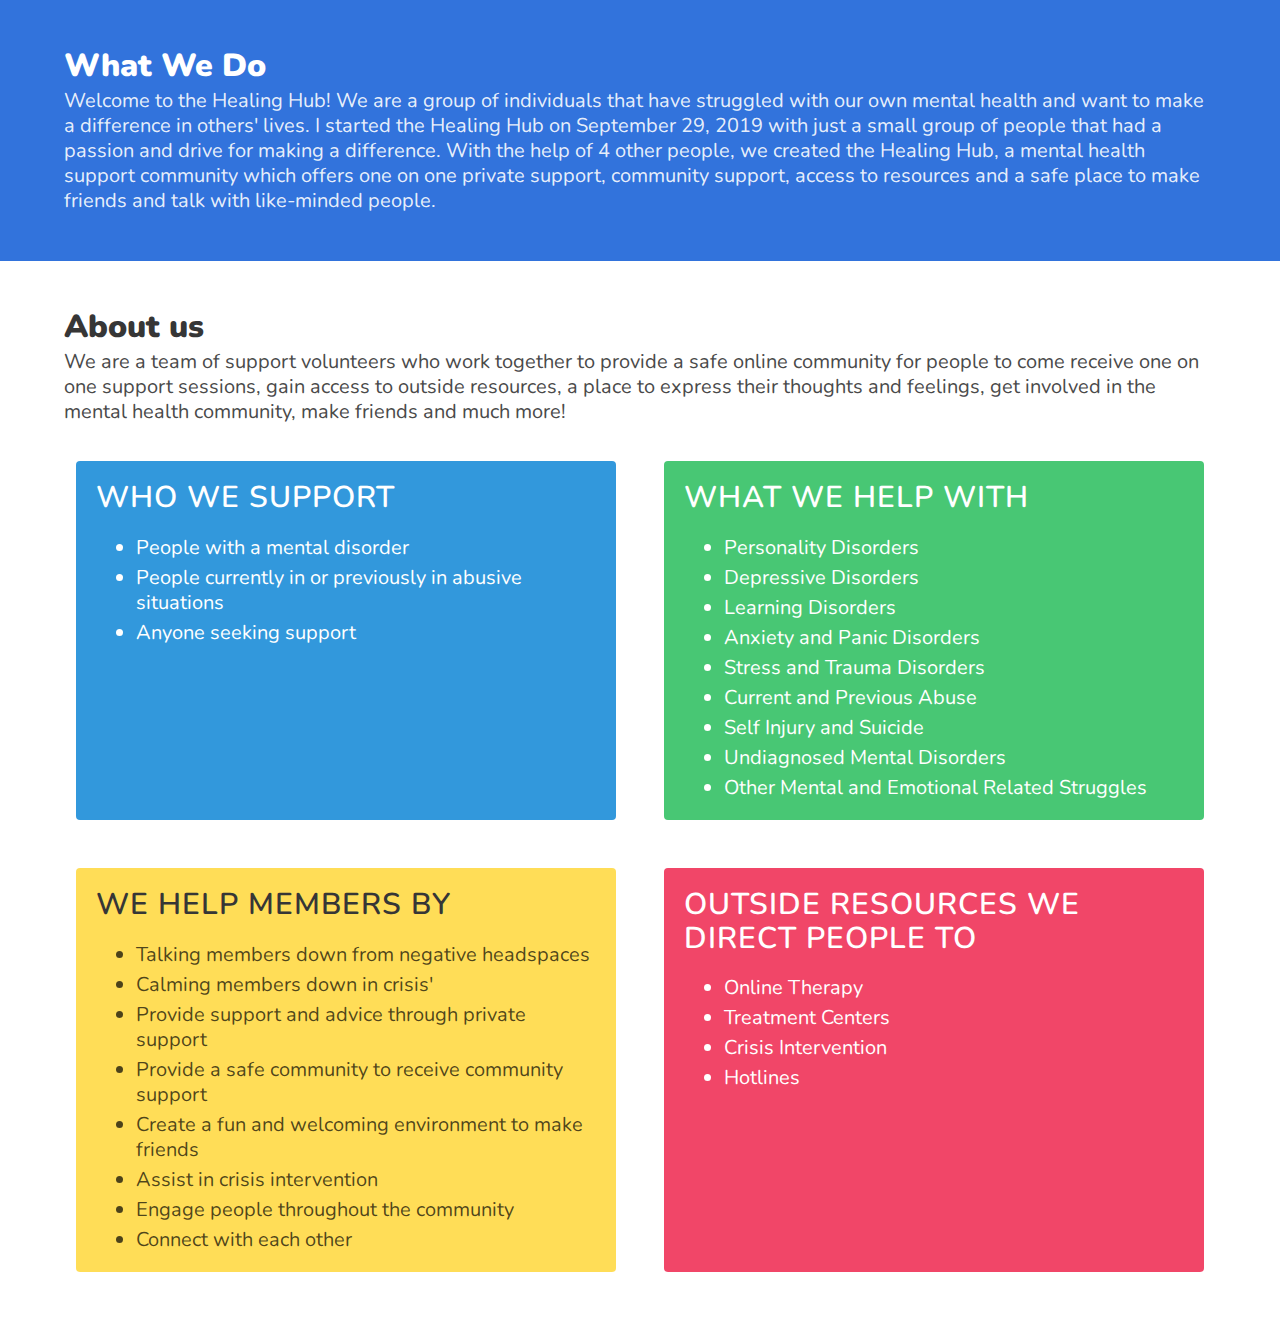
==== about/about.html @ e42977db "about + volunteer pages" ====
<!doctype html>
<html class="no-js" lang="en-AU">

<!--

  Made with love and pandas by aidswidjaja
        https://github.com/tetsudai
       https://aidswidjaja.github.io

Filename    ::  about.html
Purpose     ::  About | What We Do
Project     ::  Official website for Healing Hub Inc., a peer-to-peer mental health support server. By aidswidjaja @ tetsudai.
GitHub      ::  https://github.com/tetsudai/HealingHub
License     ::  MIT License 2020

-->


<head>
    <div id="metadata"></div>
    <meta charset="utf-8">
    <meta name="keywords" content="mental health,support,peer support,healing,help,suicide,depression,anxiety">
    <meta name="author" content="aidswidjaja">
    <meta name="description" content="Healing Hub Inc, a peer-to-peer mental health support community.">
    <meta name="viewport" content="width=device-width, initial-scale=1">

    <meta property="og:title" content="Healing Hub Inc, a peer-to-peer mental health support community.">
    <meta property="og:description"
        content="Healing Hub is a mental health support community based on Discord. We provide a safe place for people in need of mental health support to come and receive one-on-one support, make friends and be part of a welcoming and friendly community.">
    <meta property="og:type" content="website">
    <meta property="og:url" content="https://healinghub.netlify.com">
    <meta property="og:image" content="https://raw.githubusercontent.com/tetsudai/HealingHub/master/assets/logo.png">

    <script src="https://code.jquery.com/jquery-3.5.1.min.js"
        integrity="sha256-9/aliU8dGd2tb6OSsuzixeV4y/faTqgFtohetphbbj0=" crossorigin="anonymous"></script>
    <link
        href="https://fonts.googleapis.com/css2?family=Nunito:ital,wght@0,200;0,300;0,400;0,600;0,700;0,800;0,900;1,200;1,300;1,400;1,600;1,700;1,800;1,900&display=swap"
        rel="stylesheet">
    <link href="https://fonts.googleapis.com/icon?family=Material+Icons" rel="stylesheet">

    <script>
        $(document).ready(function () {
            $('#navbar').load("res/html/navbar.html");
            $('#footer').load("res/html/footer.html");
        });
    </script>

    <link rel="stylesheet" href="../res/normalize/normalize.css">
    <link rel="stylesheet" href="../res/bulma/css/bulma.min.css">
    <link rel="stylesheet" href="../css/main.css">
    <link rel="stylesheet" href="../css/blurple.css">
    <link rel="stylesheet" href="../css/about/about.css">
    <script src="../s/nav.js"></script>
    <script src="../js/escape.js"></script>

    <link rel="icon" type="image/png" href="../assets/icon.png">
    <link rel="apple-touch-icon" href="../icon.png">


    <title>About — What We Do | Healing Hub</title>
</head>

<body>
    <!-- Start Browse Happy warning-->
    <div id="browsehappy-warning">
        <!--[if IE]> <p class="browserupgrade">You are using an <strong>outdated</strong> browser. Please <a href="https://browsehappy.com/">upgrade your browser</a> to improve your experience and security.</p><![endif]-->
    </div>
    <!-- End Browse Happy warning -->

    <!-- Navbar -->
    <div id="navbar"></div>

    <section class="hero is-link">
        <div class="hero-body">
            <div class="container">
                <h1 class="title">
                    What We Do
                </h1>
                <h2 class="subtitle">
                    Welcome to the Healing Hub! We are a group of individuals that have struggled with our own mental
                    health and want to make a difference in others' lives. I started the Healing Hub on September 29,
                    2019 with just a small group of people that had a passion and drive for making a difference. With
                    the help of 4 other people, we created the Healing Hub, a mental health support community which
                    offers one on one private support, community support, access to resources and a safe place to make
                    friends and talk with like-minded people.
                </h2>
            </div>
        </div>
    </section>

    <section class="hero">
        <div class="hero-body">
            <div class="container">
                <h1 class="title">
                    About us
                </h1>
                <h2 class="subtitle">
                    <div class="content">
                        We are a team of support volunteers who work together to provide a safe online community for
                        people to come receive one on one support sessions, gain access to outside resources, a place to
                        express their thoughts and feelings, get involved in the mental health community, make friends
                        and much
                        more!
                        <br><br>
                        <div class="columns is-desktop">
                            <div class="column notification is-info">
                                <h3 class="heading aboutInfo">Who we support</h3>
                                <ul>
                                    <li>People with a mental disorder</li>
                                    <li>People currently in or previously in abusive situations</li>
                                    <li> Anyone seeking support</li>
                                </ul>
                            </div>
                            <div class="column columnHeightWorkaround columnGapWorkaround notification is-success">
                                <h3 class="heading aboutInfo">What we help with</h3>
                                <ul>
                                    <li>Personality Disorders</li>
                                    <li>Depressive Disorders</li>
                                    <li>Learning Disorders</li>
                                    <li>Anxiety and Panic Disorders</li>
                                    <li>Stress and Trauma Disorders</li>
                                    <li>Current and Previous Abuse</li>
                                    <li>Self Injury and Suicide</li>
                                    <li>Undiagnosed Mental Disorders</li>
                                    <li>Other Mental and Emotional Related Struggles</li>
                                </ul>
                            </div>
                        </div>
                        <div class="columns is-desktop">
                            <div class="column notification is-warning">
                                <h3 class="heading aboutInfoInverse">We help members by</h3>
                                <ul>
                                    <li>Talking members down from negative headspaces</li>
                                    <li>Calming members down in crisis'</li>
                                    <li>Provide support and advice through private support</li>
                                    <li>Provide a safe community to receive community support</li>
                                    <li>Create a fun and welcoming environment to make friends</li>
                                    <li>Assist in crisis intervention</li>
                                    <li>Engage people throughout the community</li>
                                    <li>Connect with each other</li>
                                </ul>
                            </div>
                            <div class="column columnHeightWorkaround notification is-danger">
                                <h3 class="heading aboutInfo">Outside resources we direct people to</h3>
                                <ul>
                                    <li>Online Therapy</li>
                                    <li>Treatment Centers</li>
                                    <li>Crisis Intervention</li>
                                    <li>Hotlines</li>
                                </ul>
                            </div>
                            </div>
                        </div>
                </h2>
            </div>
        </div>
    </section>


    <!-- Footer -->
    <div id="footer"></div>

</body>

</html>
---- css/main.css ----
/*

  Made with love and pandas by aidswidjaja
        https://github.com/tetsudai
       https://aidswidjaja.github.io

Filename    ::  main.css
Purpose     ::  Main CSS file
Project     ::  Official website for Healing Hub Inc, a peer-to-peer mental health support server. By aidswidjaja @ tetsudai.
GitHub      ::  https://github.com/tetsudai/HealingHub
License     ::  MIT License 2020

*/

/* Elements */

body {
    font-family: 'Nunito', sans-serif;
}

a {
    color: #734DEA
}

a:hover {
    color: #734DEA;
    text-decoration: underline;
}

a.button {
    font-weight: 900;
}

strong {
    font-weight: 900;
}

/* Navbar */

.navbar-item {
    font-weight: 700;
}

a.navbar-item:hover {
    font-weight: 700;
    color: #734DEA;
}

a.navbar-link:hover {
    color: #734DEA;
    text-decoration: underline;
}

.navbar-link:not(.is-arrowless)::after {
    border-color: #734DEA;
}

/* Misc */

.title {
    font-weight: 900;
}

.subtitle {
    font-weight: 400;
}

.social {
    color: #252526;
}
---- css/blurple.css ----
/*

  Made with love and pandas by aidswidjaja
        https://github.com/tetsudai
       https://aidswidjaja.github.io

Filename    ::  blurple.css
Purpose     ::  Blurple CSS button styles
Project     ::  Official website for Healing Hub Inc, a peer-to-peer mental health support server. By aidswidjaja @ tetsudai.
GitHub      ::  https://github.com/tetsudai/HealingHub
License     ::  MIT License 2020

*/

.button.is-blurple {
    background-color: #7289DA;
    border-color: transparent;
    color: #fff;
  }
  
  .button.is-blurple:hover, .button.is-blurple.is-hovered {
    background-color: #6073b5;
    border-color: transparent;
    color: #fff;
  }
  
  .button.is-blurple:focus, .button.is-blurple.is-focused {
    border-color: transparent;
    color: #fff;
  }
  
  .button.is-blurple:focus:not(:active), .button.is-blurple.is-focused:not(:active) {
    box-shadow: 0 0 0 0.125em rgba(114, 137, 218, 0.25);
  }
  
  .button.is-blurple:active, .button.is-blurple.is-active {
    background-color: #5a6db0;
    border-color: transparent;
    color: #fff;
  }
  
  .button.is-blurple[disabled],
  fieldset[disabled] .button.is-blurple {
    background-color: #7289DA;
    border-color: transparent;
    box-shadow: none;
  }
  
  .button.is-blurple.is-inverted {
    background-color: #fff;
    color: #7289DA;
  }
  
  .button.is-blurple.is-inverted:hover, .button.is-blurple.is-inverted.is-hovered {
    background-color: #f2f2f2;
  }
  
  .button.is-blurple.is-inverted[disabled],
  fieldset[disabled] .button.is-blurple.is-inverted {
    background-color: #fff;
    border-color: transparent;
    box-shadow: none;
    color: #7289DA;
  }
  
  .button.is-blurple.is-loading::after {
    border-color: transparent transparent #fff #fff !important;
  }
  
  .button.is-blurple.is-outlined {
    background-color: transparent;
    border-color: #7289DA;
    color: #7289DA;
  }
  
  .button.is-blurple.is-outlined:hover, .button.is-blurple.is-outlined.is-hovered, .button.is-blurple.is-outlined:focus, .button.is-blurple.is-outlined.is-focused {
    background-color: #7289DA;
    border-color: #7289DA;
    color: #fff;
  }
  
  .button.is-blurple.is-outlined.is-loading::after {
    border-color: transparent transparent #7289DA #7289DA !important;
  }
  
  .button.is-blurple.is-outlined.is-loading:hover::after, .button.is-blurple.is-outlined.is-loading.is-hovered::after, .button.is-blurple.is-outlined.is-loading:focus::after, .button.is-blurple.is-outlined.is-loading.is-focused::after {
    border-color: transparent transparent #fff #fff !important;
  }
  
  .button.is-blurple.is-outlined[disabled],
  fieldset[disabled] .button.is-blurple.is-outlined {
    background-color: transparent;
    border-color: #7289DA;
    box-shadow: none;
    color: #7289DA;
  }
  
  .button.is-blurple.is-inverted.is-outlined {
    background-color: transparent;
    border-color: #fff;
    color: #fff;
  }
  
  .button.is-blurple.is-inverted.is-outlined:hover, .button.is-blurple.is-inverted.is-outlined.is-hovered, .button.is-blurple.is-inverted.is-outlined:focus, .button.is-blurple.is-inverted.is-outlined.is-focused {
    background-color: #fff;
    color: #7289DA;
  }
  
  .button.is-blurple.is-inverted.is-outlined.is-loading:hover::after, .button.is-blurple.is-inverted.is-outlined.is-loading.is-hovered::after, .button.is-blurple.is-inverted.is-outlined.is-loading:focus::after, .button.is-blurple.is-inverted.is-outlined.is-loading.is-focused::after {
    border-color: transparent transparent #7289DA #7289DA !important;
  }
  
  .button.is-blurple.is-inverted.is-outlined[disabled],
  fieldset[disabled] .button.is-blurple.is-inverted.is-outlined {
    background-color: transparent;
    border-color: #fff;
    box-shadow: none;
    color: #fff;
  }
  
  .button.is-blurple.is-light {
    background-color: #ebfffc;
    color: #5a6db0;
  }
  
  .button.is-blurple.is-light:hover, .button.is-blurple.is-light.is-hovered {
    background-color: #defffa;
    border-color: transparent;
    color: #5a6db0;
  }
  
  .button.is-blurple.is-light:active, .button.is-blurple.is-light.is-active {
    background-color: #d1fff8;
    border-color: transparent;
    color: #5a6db0;
  }
---- css/about/about.css ----
/*

  Made with love and pandas by aidswidjaja
        https://github.com/tetsudai
       https://aidswidjaja.github.io

Filename    ::  about.css
Purpose     ::  CSS file for about/about.html
Project     ::  Official website for Healing Hub Inc, a peer-to-peer mental health support server. By aidswidjaja @ tetsudai.
GitHub      ::  https://github.com/tetsudai/HealingHub
License     ::  MIT License 2020

*/

h3.aboutInfo {
  color: #FFFFFF;
}

h3.aboutInfoInverse {
  color: #363636;
}

.column {
  margin: 1.5rem;
}

.columnHeightWorkaround {
  margin-bottom: 1.5rem;
}

.notification {
  padding: 20px;
}
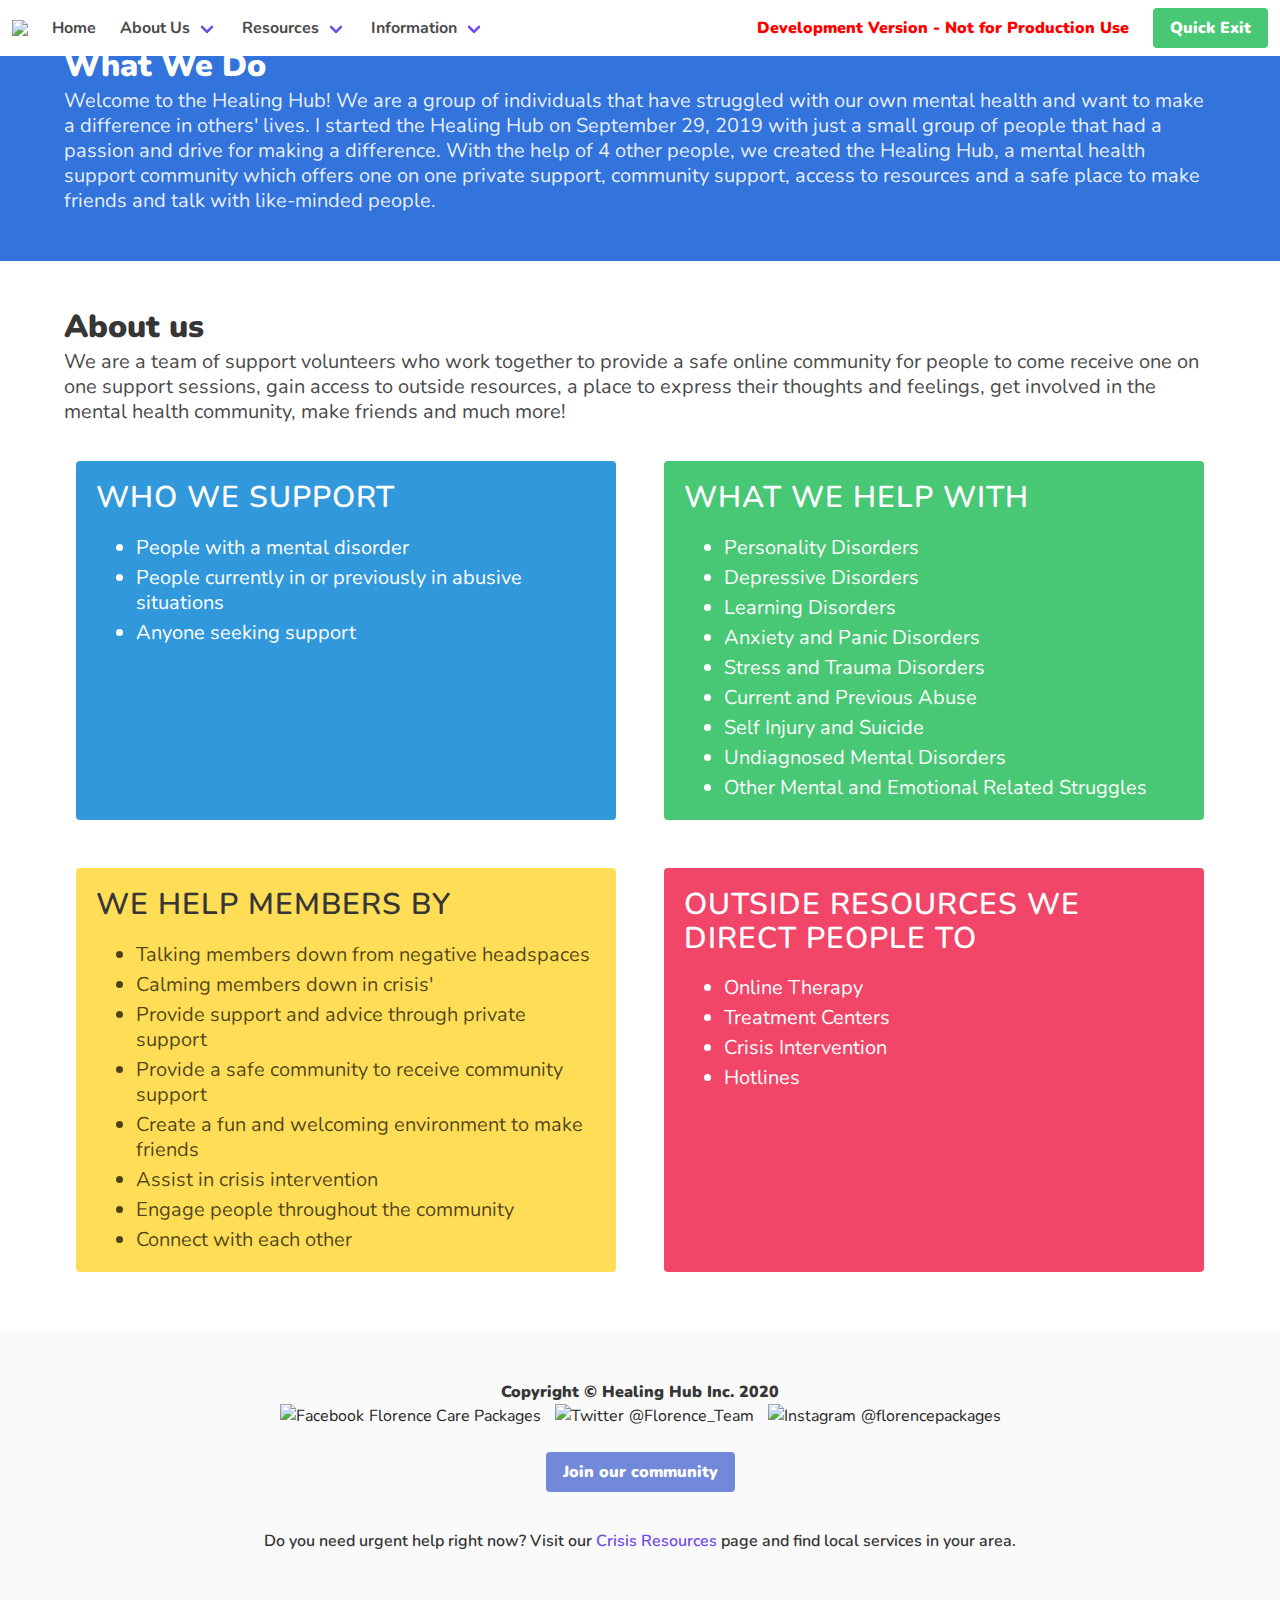
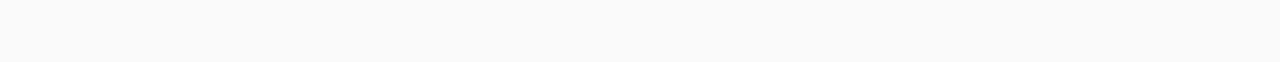
==== commit 57fe0932: "code patches" ====
--- a/about/about.html
+++ b/about/about.html
@@ -40,8 +40,8 @@
 
     <script>
         $(document).ready(function () {
-            $('#navbar').load("res/html/navbar.html");
-            $('#footer').load("res/html/footer.html");
+            $('#navbar').load("../res/html/navbar.html");
+            $('#footer').load("../res/html/footer.html");
         });
     </script>
 
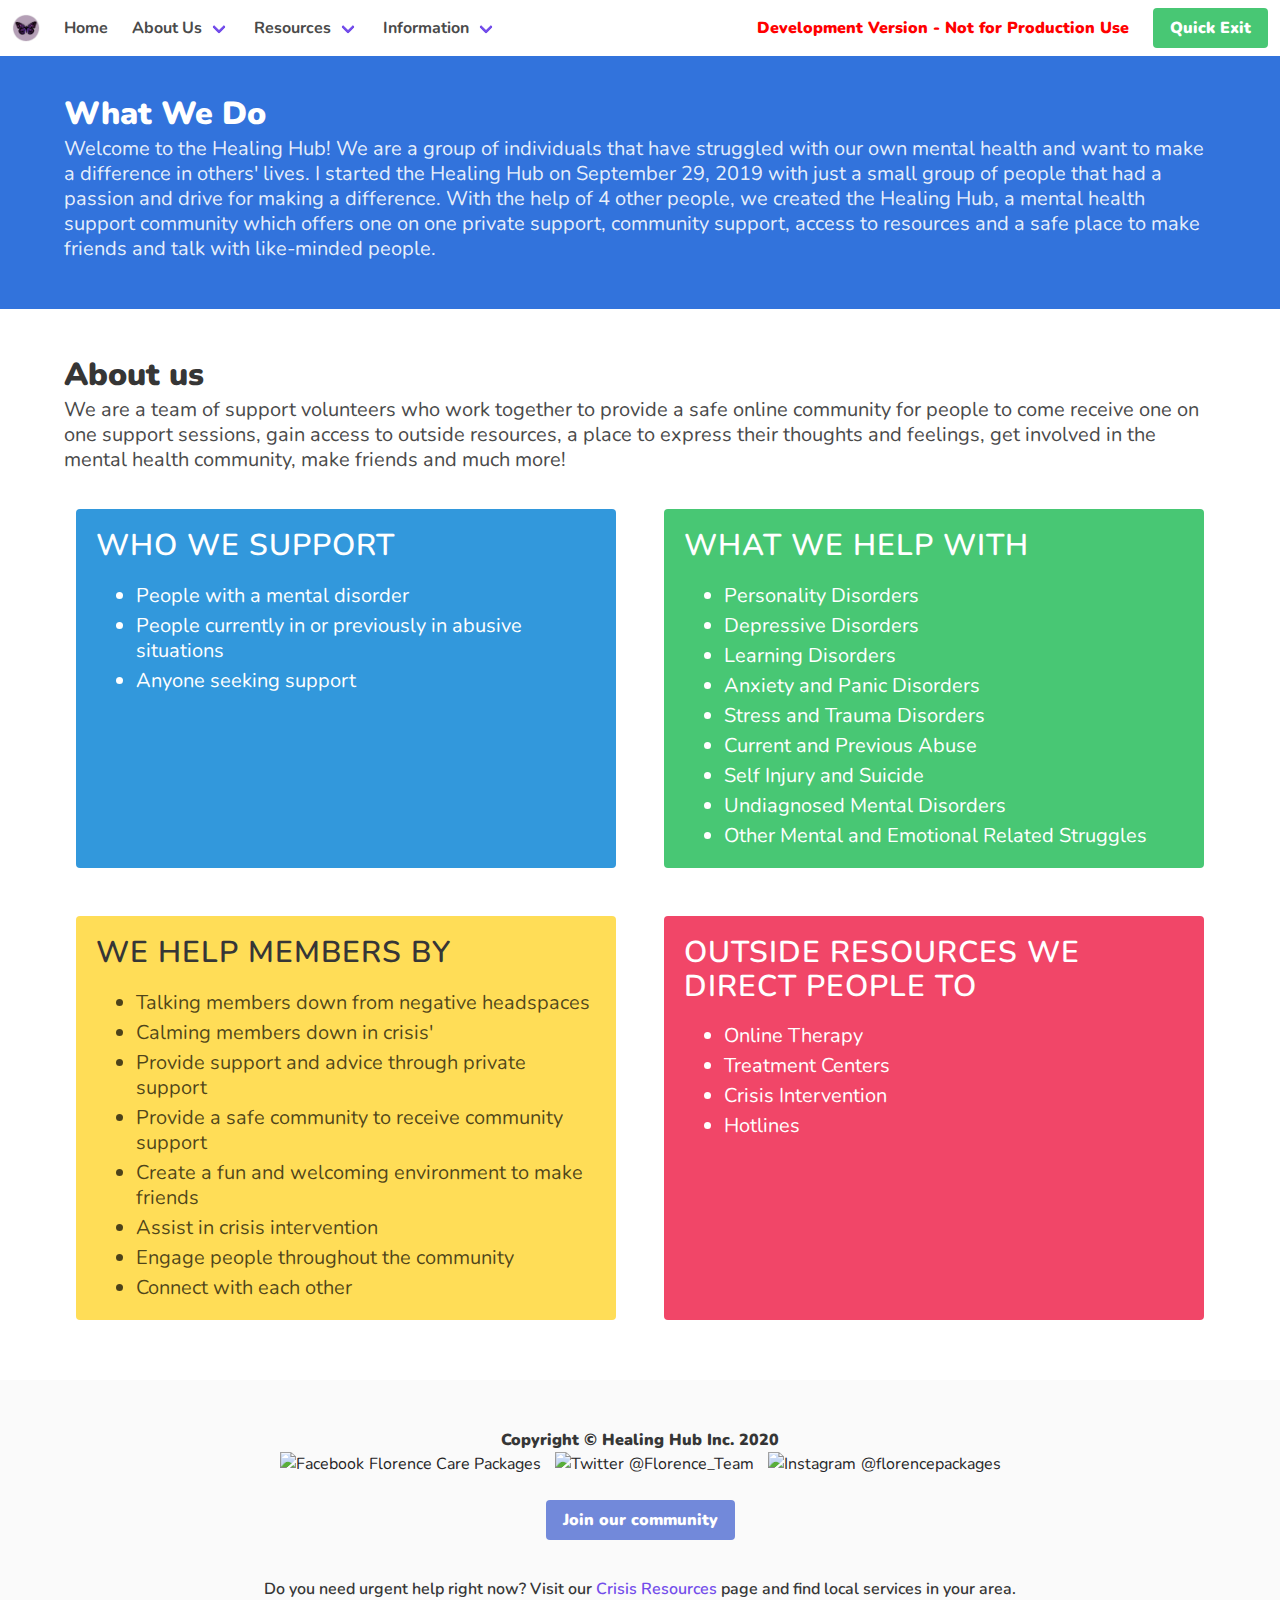
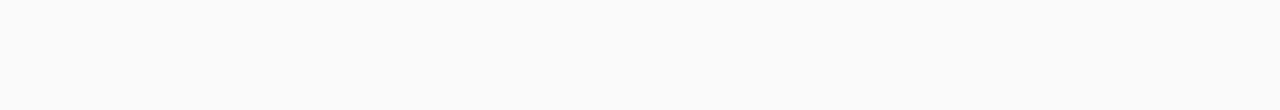
==== commit 09038510: "navbar fix 3!" ====
--- a/about/about.html
+++ b/about/about.html
@@ -68,8 +68,7 @@
     <!-- End Browse Happy warning -->
 
     <!-- Navbar -->
-    <div id="navbar"></div>
-
+    <div id="navbar"></div><br><br>
     <section class="hero is-link">
         <div class="hero-body">
             <div class="container">
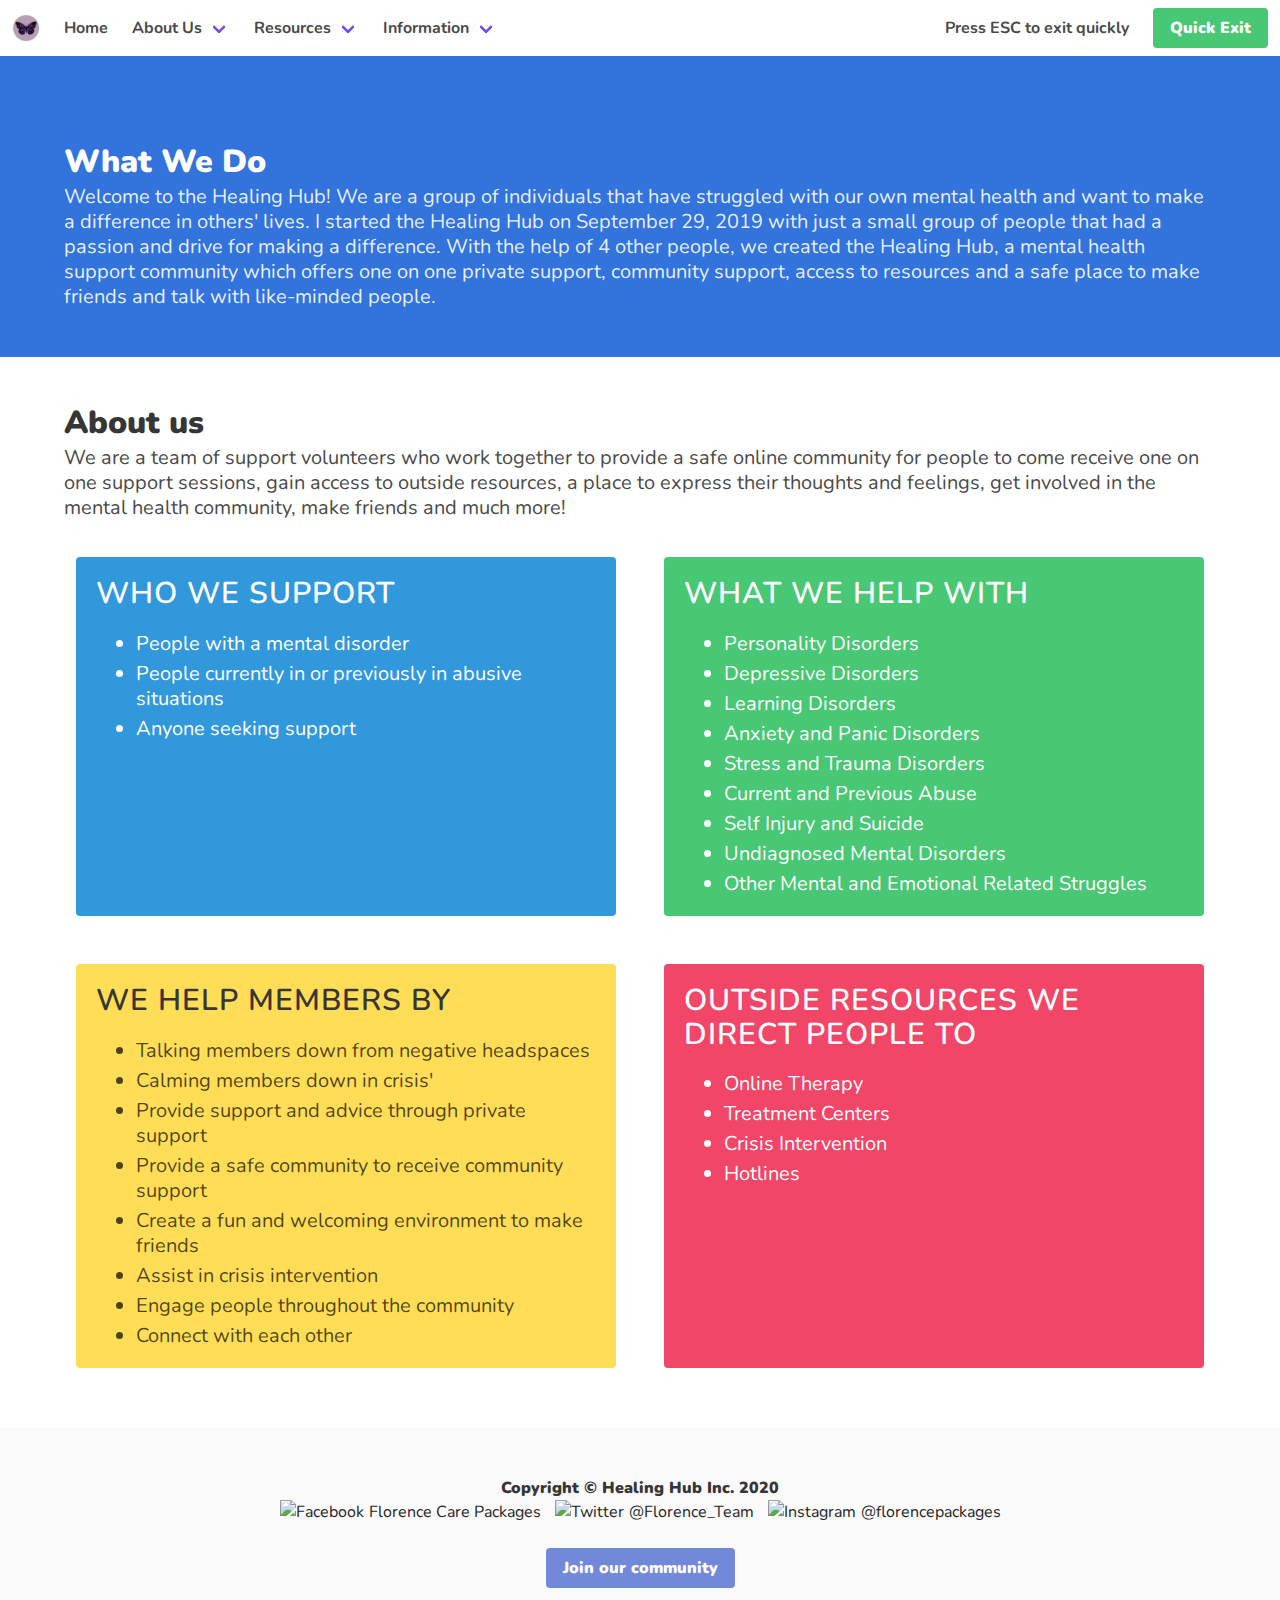
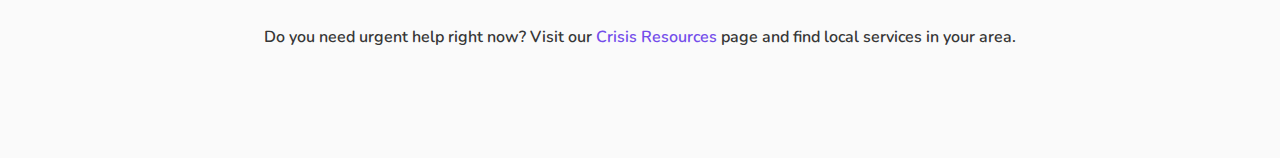
==== commit bc6732a6: "navbar space workaround" ====
--- a/about/about.html
+++ b/about/about.html
@@ -68,10 +68,11 @@
     <!-- End Browse Happy warning -->
 
     <!-- Navbar -->
-    <div id="navbar"></div><br><br>
+    <div id="navbar"></div>
     <section class="hero is-link">
         <div class="hero-body">
             <div class="container">
+                <div class="navbarSpace"></div>
                 <h1 class="title">
                     What We Do
                 </h1>
--- a/css/main.css
+++ b/css/main.css
@@ -55,6 +55,10 @@
     border-color: #734DEA;
 }
 
+.navbarSpace { /* compensates for space navbar takes up */
+    height: 6rem;
+}
+
 /* Misc */
 
 .title {
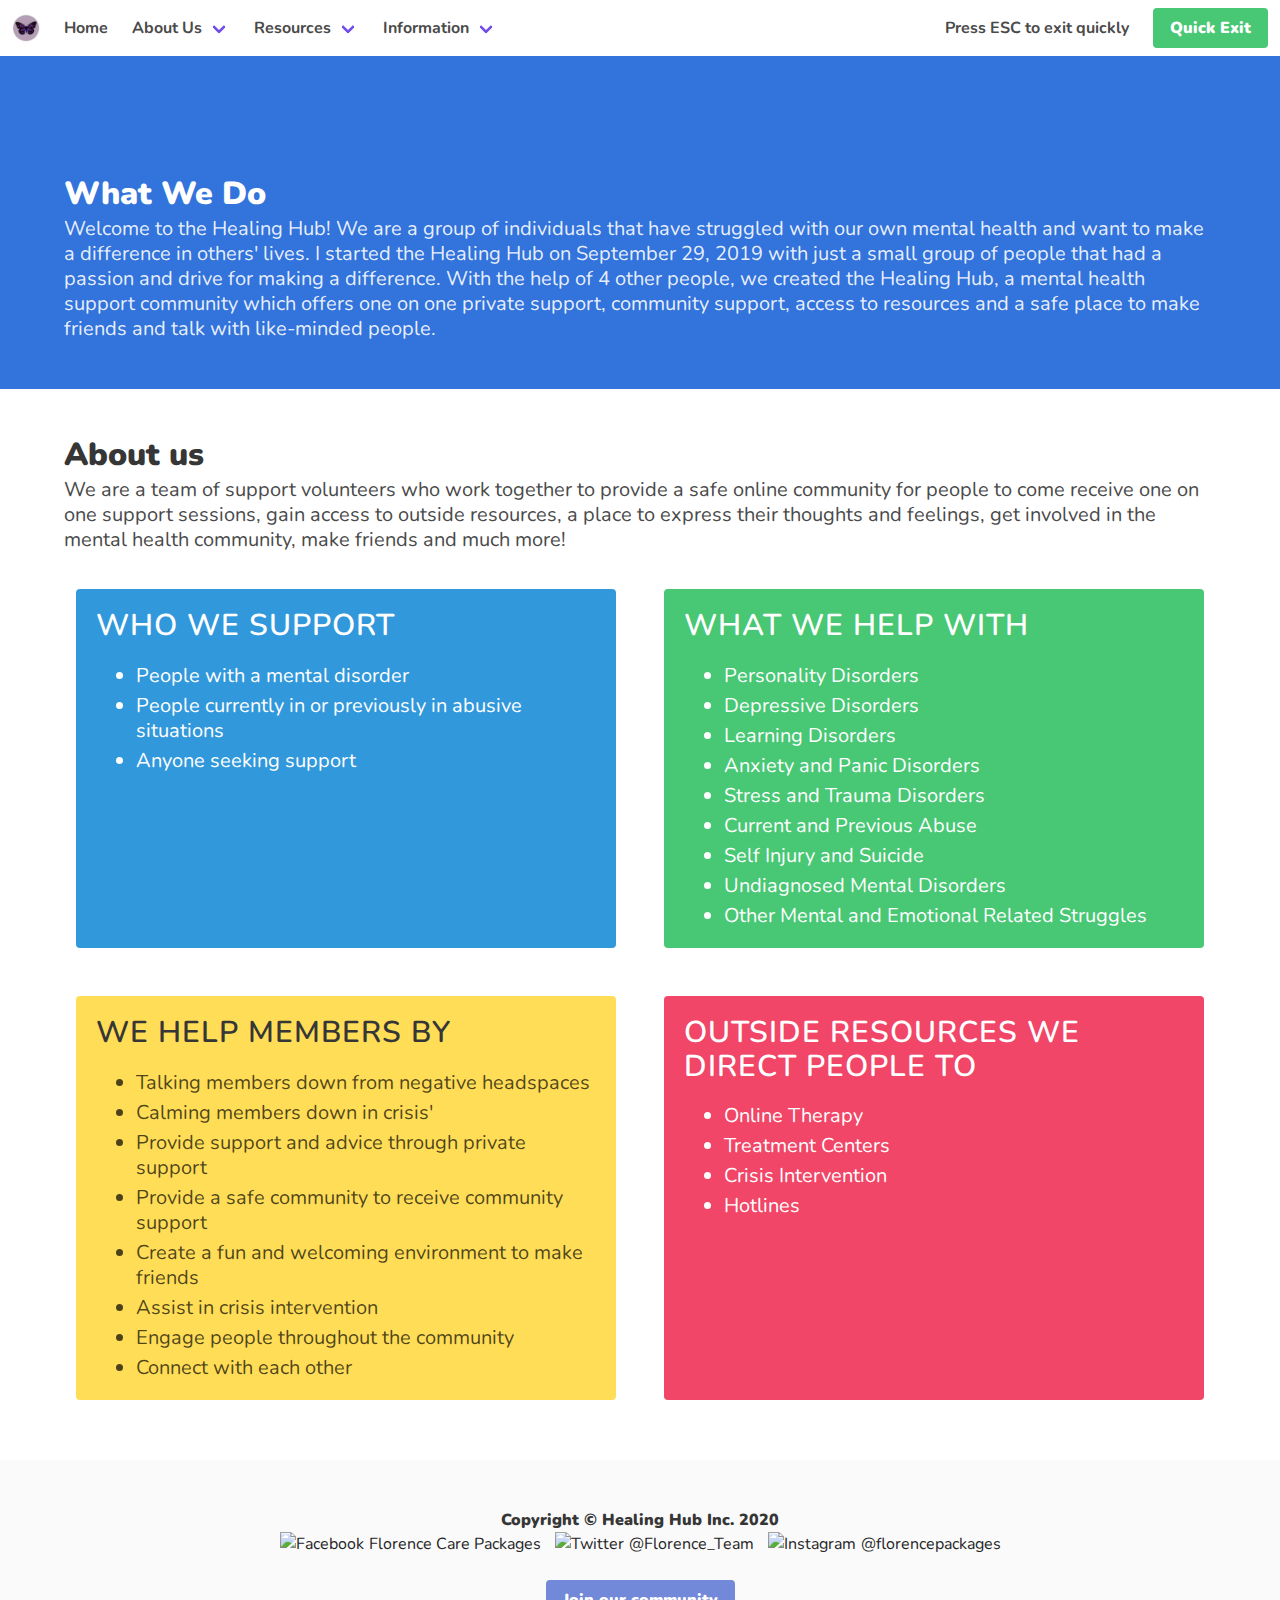
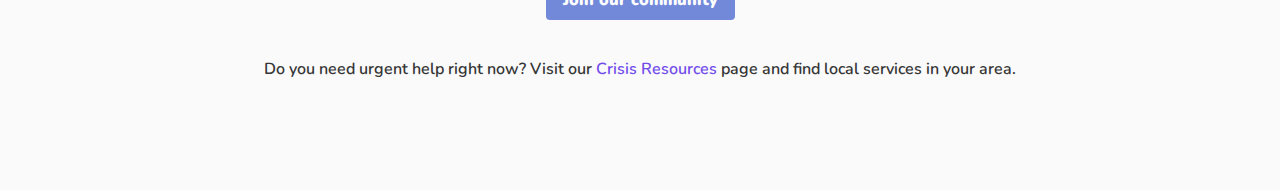
==== commit 563b1589: "navbar.js typo fix" ====
--- a/about/about.html
+++ b/about/about.html
@@ -50,7 +50,7 @@
     <link rel="stylesheet" href="../css/main.css">
     <link rel="stylesheet" href="../css/blurple.css">
     <link rel="stylesheet" href="../css/about/about.css">
-    <script src="../s/nav.js"></script>
+    <script src="../js/nav.js"></script>
     <script src="../js/escape.js"></script>
 
     <link rel="icon" type="image/png" href="../assets/icon.png">
--- a/css/main.css
+++ b/css/main.css
@@ -56,7 +56,7 @@
 }
 
 .navbarSpace { /* compensates for space navbar takes up */
-    height: 6rem;
+    height: 8rem;
 }
 
 /* Misc */
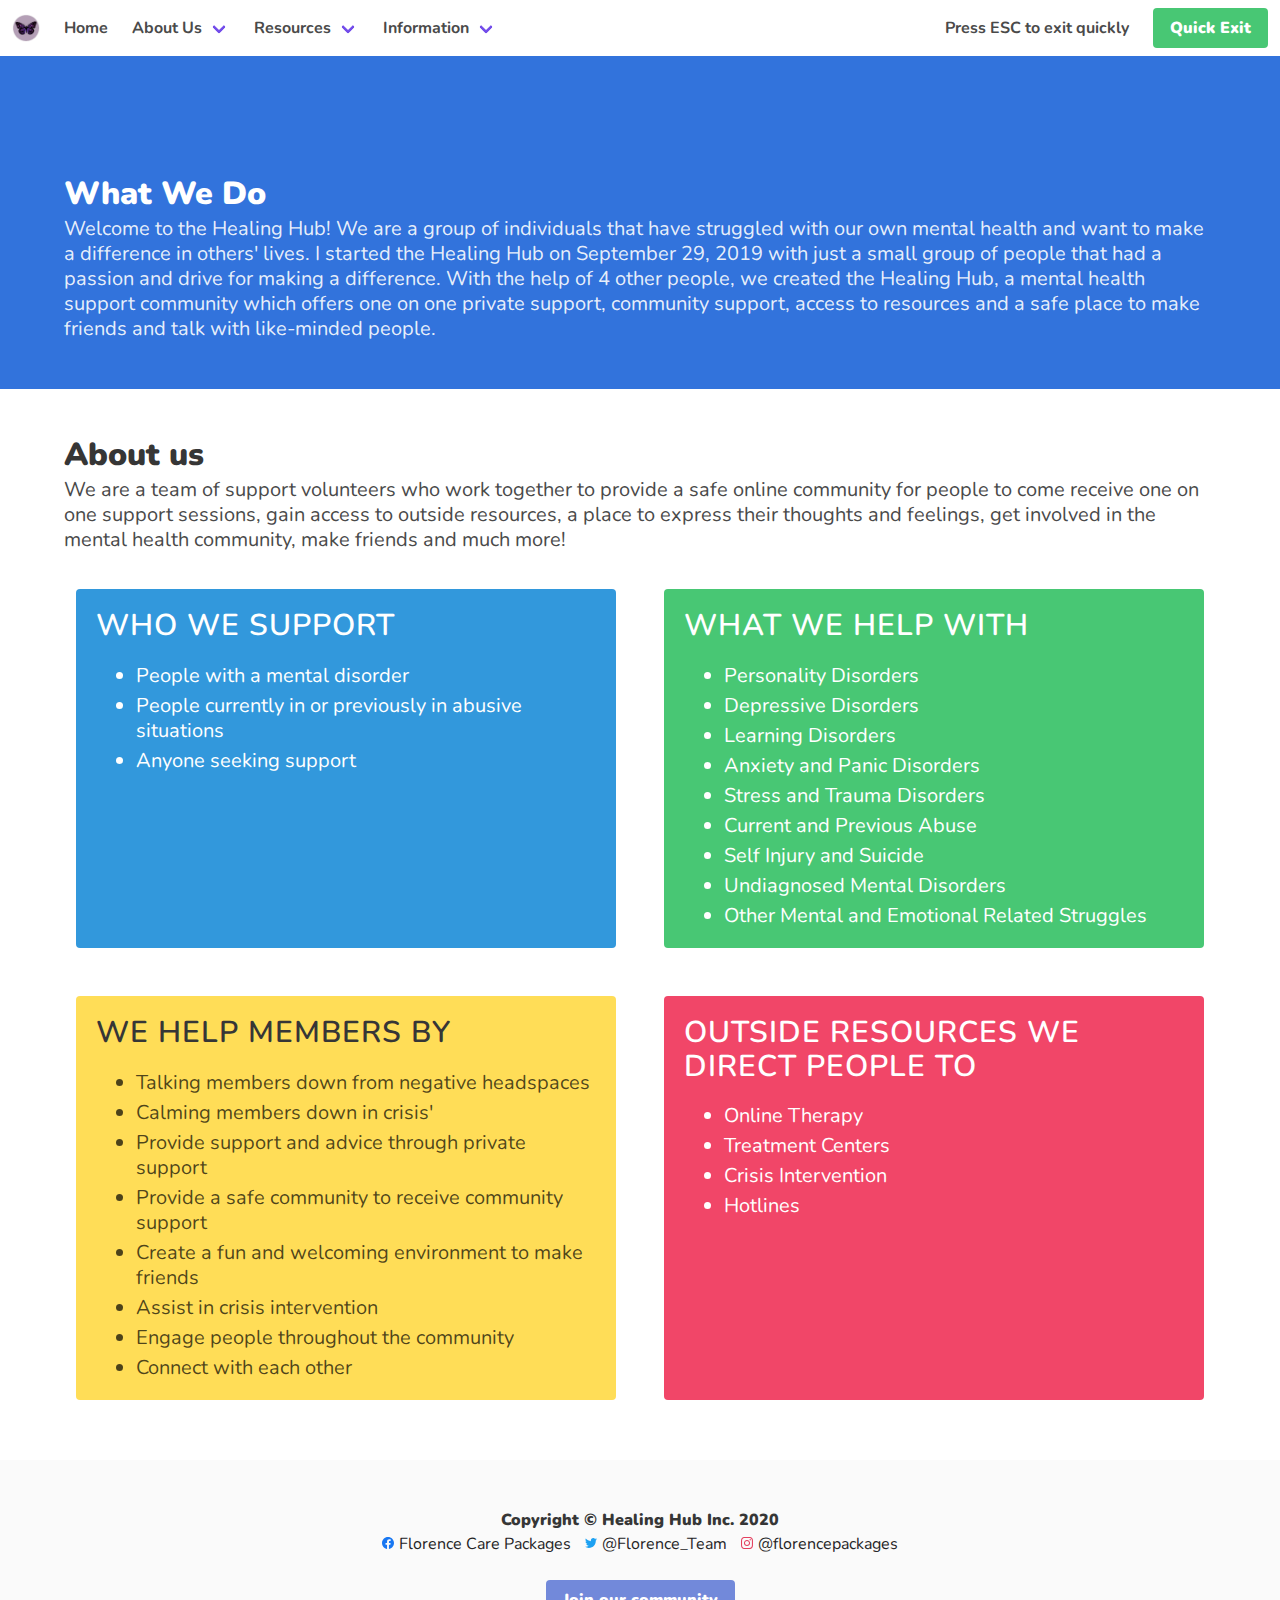
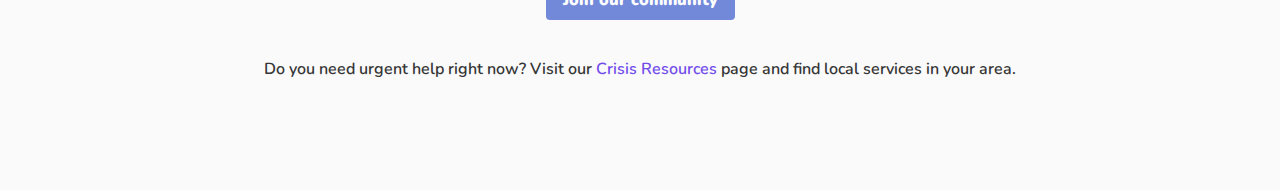
==== commit 587d0e82: "Navbar burger fix" ====
--- a/about/about.html
+++ b/about/about.html
@@ -38,13 +38,6 @@
         rel="stylesheet">
     <link href="https://fonts.googleapis.com/icon?family=Material+Icons" rel="stylesheet">
 
-    <script>
-        $(document).ready(function () {
-            $('#navbar').load("../res/html/navbar.html");
-            $('#footer').load("../res/html/footer.html");
-        });
-    </script>
-
     <link rel="stylesheet" href="../res/normalize/normalize.css">
     <link rel="stylesheet" href="../res/bulma/css/bulma.min.css">
     <link rel="stylesheet" href="../css/main.css">
@@ -56,6 +49,12 @@
     <link rel="icon" type="image/png" href="../assets/icon.png">
     <link rel="apple-touch-icon" href="../icon.png">
 
+    <script>
+        $(document).ready(function () {
+            $('#navbar').load("../res/html/navbar.html");
+            $('#footer').load("../res/html/footer.html");
+        });
+    </script>
 
     <title>About — What We Do | Healing Hub</title>
 </head>
--- a/css/about/about.css
+++ b/css/about/about.css
@@ -21,7 +21,7 @@
 }
 
 .column {
-  margin: 1.5rem;
+margin: 1.5rem;
 }
 
 .columnHeightWorkaround {
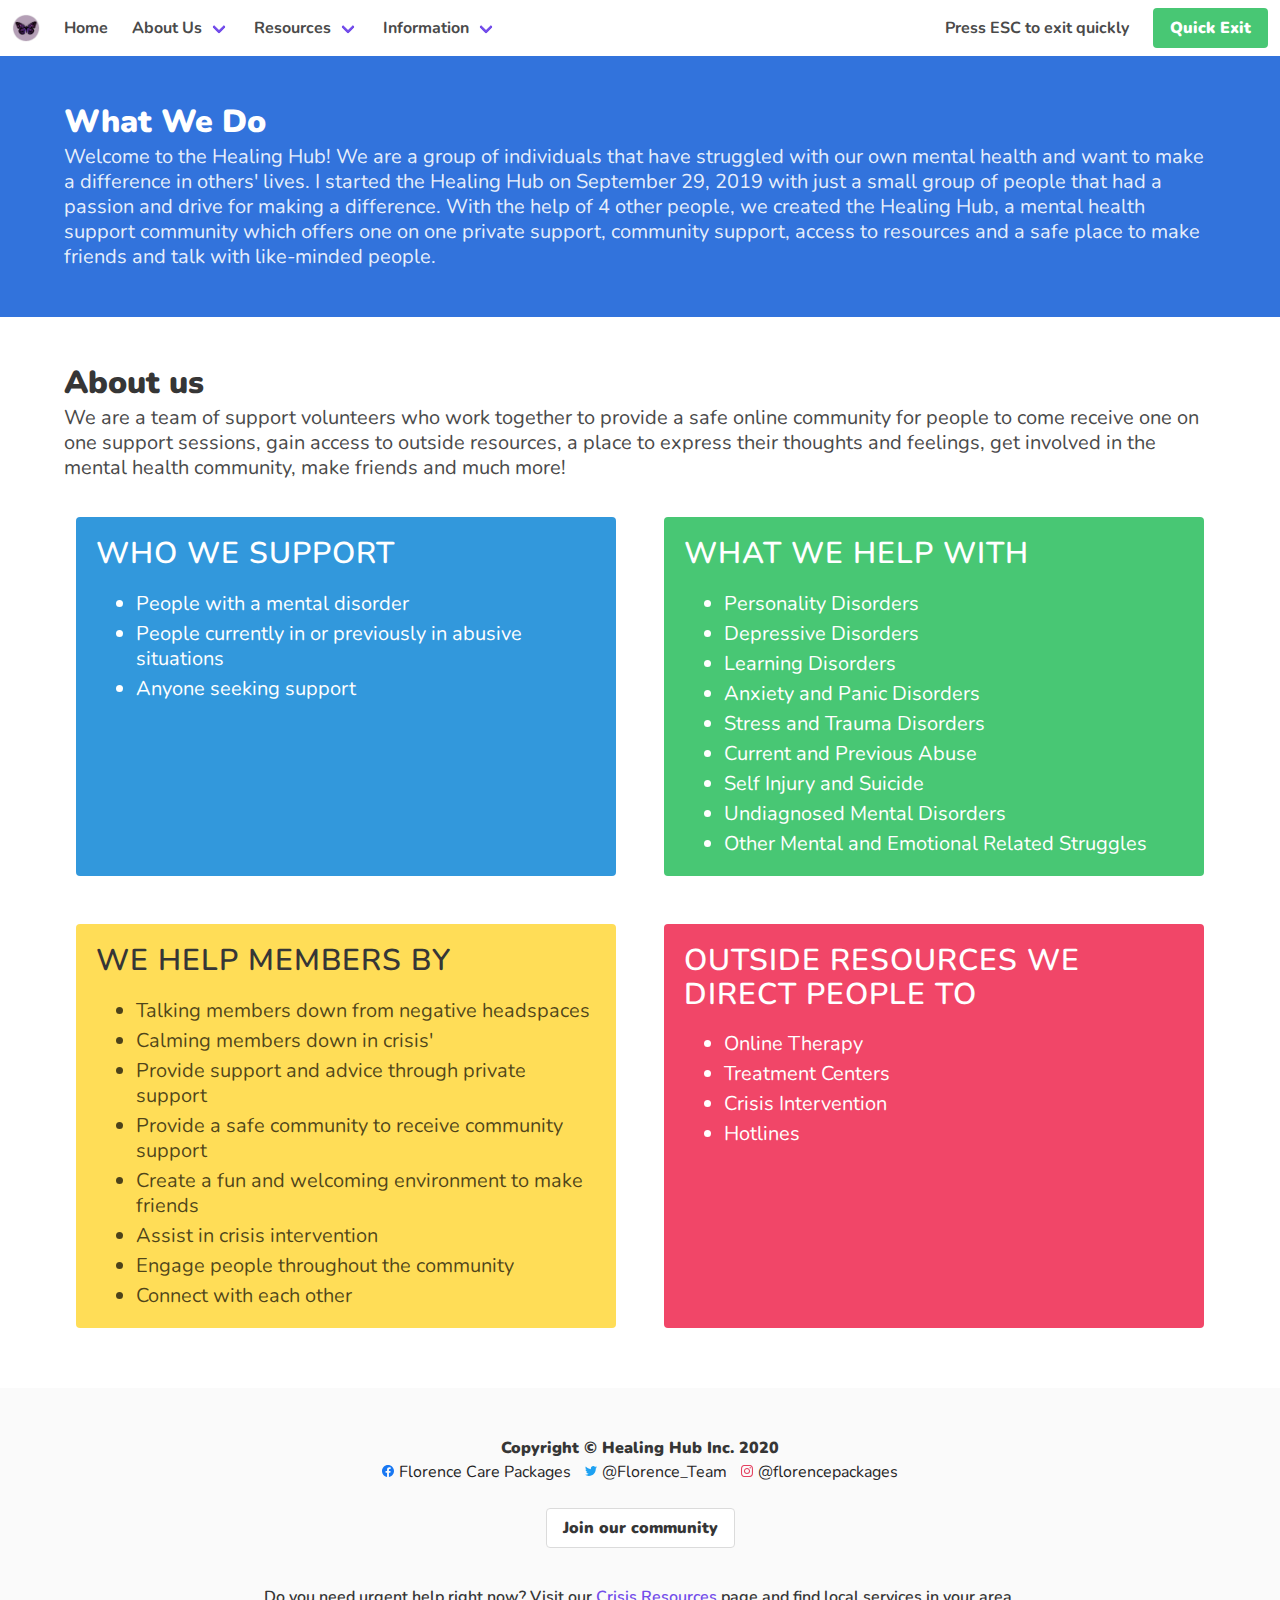
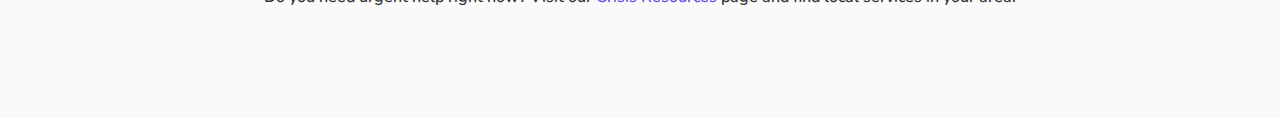
==== commit 93c0daeb: "Media queries to compensate content for navbar" ====
--- a/about/about.html
+++ b/about/about.html
@@ -25,24 +25,21 @@
     <meta name="viewport" content="width=device-width, initial-scale=1">
 
     <meta property="og:title" content="Healing Hub Inc, a peer-to-peer mental health support community.">
-    <meta property="og:description"
-        content="Healing Hub is a mental health support community based on Discord. We provide a safe place for people in need of mental health support to come and receive one-on-one support, make friends and be part of a welcoming and friendly community.">
+    <meta property="og:description" content="Healing Hub is a mental health support community based on Discord. We provide a safe place for people in need of mental health support to come and receive one-on-one support, make friends and be part of a welcoming and friendly community.">
     <meta property="og:type" content="website">
     <meta property="og:url" content="https://healinghub.netlify.com">
     <meta property="og:image" content="https://raw.githubusercontent.com/tetsudai/HealingHub/master/assets/logo.png">
 
-    <script src="https://code.jquery.com/jquery-3.5.1.min.js"
-        integrity="sha256-9/aliU8dGd2tb6OSsuzixeV4y/faTqgFtohetphbbj0=" crossorigin="anonymous"></script>
-    <link
-        href="https://fonts.googleapis.com/css2?family=Nunito:ital,wght@0,200;0,300;0,400;0,600;0,700;0,800;0,900;1,200;1,300;1,400;1,600;1,700;1,800;1,900&display=swap"
-        rel="stylesheet">
+    <script src="https://code.jquery.com/jquery-3.5.1.min.js" integrity="sha256-9/aliU8dGd2tb6OSsuzixeV4y/faTqgFtohetphbbj0=" crossorigin="anonymous"></script>
+    <link href="https://fonts.googleapis.com/css2?family=Nunito:ital,wght@0,200;0,300;0,400;0,600;0,700;0,800;0,900;1,200;1,300;1,400;1,600;1,700;1,800;1,900&display=swap" rel="stylesheet">
     <link href="https://fonts.googleapis.com/icon?family=Material+Icons" rel="stylesheet">
 
     <link rel="stylesheet" href="../res/normalize/normalize.css">
     <link rel="stylesheet" href="../res/bulma/css/bulma.min.css">
     <link rel="stylesheet" href="../css/main.css">
-    <link rel="stylesheet" href="../css/blurple.css">
+    <link rel="stylesheet" href="../css/navbar-space.css">
     <link rel="stylesheet" href="../css/about/about.css">
+    <!-- Update each page's individual CSS file-->
     <script src="../js/nav.js"></script>
     <script src="../js/escape.js"></script>
 
@@ -50,7 +47,7 @@
     <link rel="apple-touch-icon" href="../icon.png">
 
     <script>
-        $(document).ready(function () {
+        $(document).ready(function() {
             $('#navbar').load("../res/html/navbar.html");
             $('#footer').load("../res/html/footer.html");
         });
@@ -67,20 +64,18 @@
     <!-- End Browse Happy warning -->
 
     <!-- Navbar -->
-    <div id="navbar"></div>
+    <div id="navbar"></div><br>
+    <div id="default-navbarSpace" class="navbarSpace"></div>
+
     <section class="hero is-link">
         <div class="hero-body">
             <div class="container">
-                <div class="navbarSpace"></div>
                 <h1 class="title">
                     What We Do
                 </h1>
                 <h2 class="subtitle">
-                    Welcome to the Healing Hub! We are a group of individuals that have struggled with our own mental
-                    health and want to make a difference in others' lives. I started the Healing Hub on September 29,
-                    2019 with just a small group of people that had a passion and drive for making a difference. With
-                    the help of 4 other people, we created the Healing Hub, a mental health support community which
-                    offers one on one private support, community support, access to resources and a safe place to make
+                    Welcome to the Healing Hub! We are a group of individuals that have struggled with our own mental health and want to make a difference in others' lives. I started the Healing Hub on September 29, 2019 with just a small group of people that had a passion
+                    and drive for making a difference. With the help of 4 other people, we created the Healing Hub, a mental health support community which offers one on one private support, community support, access to resources and a safe place to make
                     friends and talk with like-minded people.
                 </h2>
             </div>
@@ -95,11 +90,8 @@
                 </h1>
                 <h2 class="subtitle">
                     <div class="content">
-                        We are a team of support volunteers who work together to provide a safe online community for
-                        people to come receive one on one support sessions, gain access to outside resources, a place to
-                        express their thoughts and feelings, get involved in the mental health community, make friends
-                        and much
-                        more!
+                        We are a team of support volunteers who work together to provide a safe online community for people to come receive one on one support sessions, gain access to outside resources, a place to express their thoughts and feelings, get involved in the mental
+                        health community, make friends and much more!
                         <br><br>
                         <div class="columns is-desktop">
                             <div class="column notification is-info">
@@ -148,8 +140,8 @@
                                     <li>Hotlines</li>
                                 </ul>
                             </div>
-                            </div>
                         </div>
+                    </div>
                 </h2>
             </div>
         </div>
--- a/css/main.css
+++ b/css/main.css
@@ -11,6 +11,7 @@
 License     ::  MIT License 2020
 
 */
+
 
 /* Elements */
 
@@ -35,6 +36,7 @@
     font-weight: 900;
 }
 
+
 /* Navbar */
 
 .navbar-item {
@@ -55,9 +57,6 @@
     border-color: #734DEA;
 }
 
-.navbarSpace { /* compensates for space navbar takes up */
-    height: 8rem;
-}
 
 /* Misc */
 
@@ -71,4 +70,4 @@
 
 .social {
     color: #252526;
-}
+}--- a/css/navbar-space.css
+++ b/css/navbar-space.css
@@ -0,0 +1,31 @@
+/*
+
+  Made with love and pandas by aidswidjaja
+        https://github.com/tetsudai
+       https://aidswidjaja.github.io
+
+Filename    ::  navbar-space.css
+Purpose     ::  CSS file to target padding for each page in order to compensate for elements
+Project     ::  Official website for Healing Hub Inc, a peer-to-peer mental health support server. By aidswidjaja @ tetsudai.
+GitHub      ::  https://github.com/tetsudai/HealingHub
+License     ::  MIT License 2020
+
+*/
+
+@media (max-width: 768px) {
+    #default-navbarSpace {
+        height: 7.5rem;
+    }
+}
+
+@media (min-width: 769px) {
+    #default-navbarSpace {
+        height: 7.5rem;
+    }
+}
+
+@media (min-width: 1024px) {
+    #default-navbarSpace {
+        height: 2rem;
+    }
+}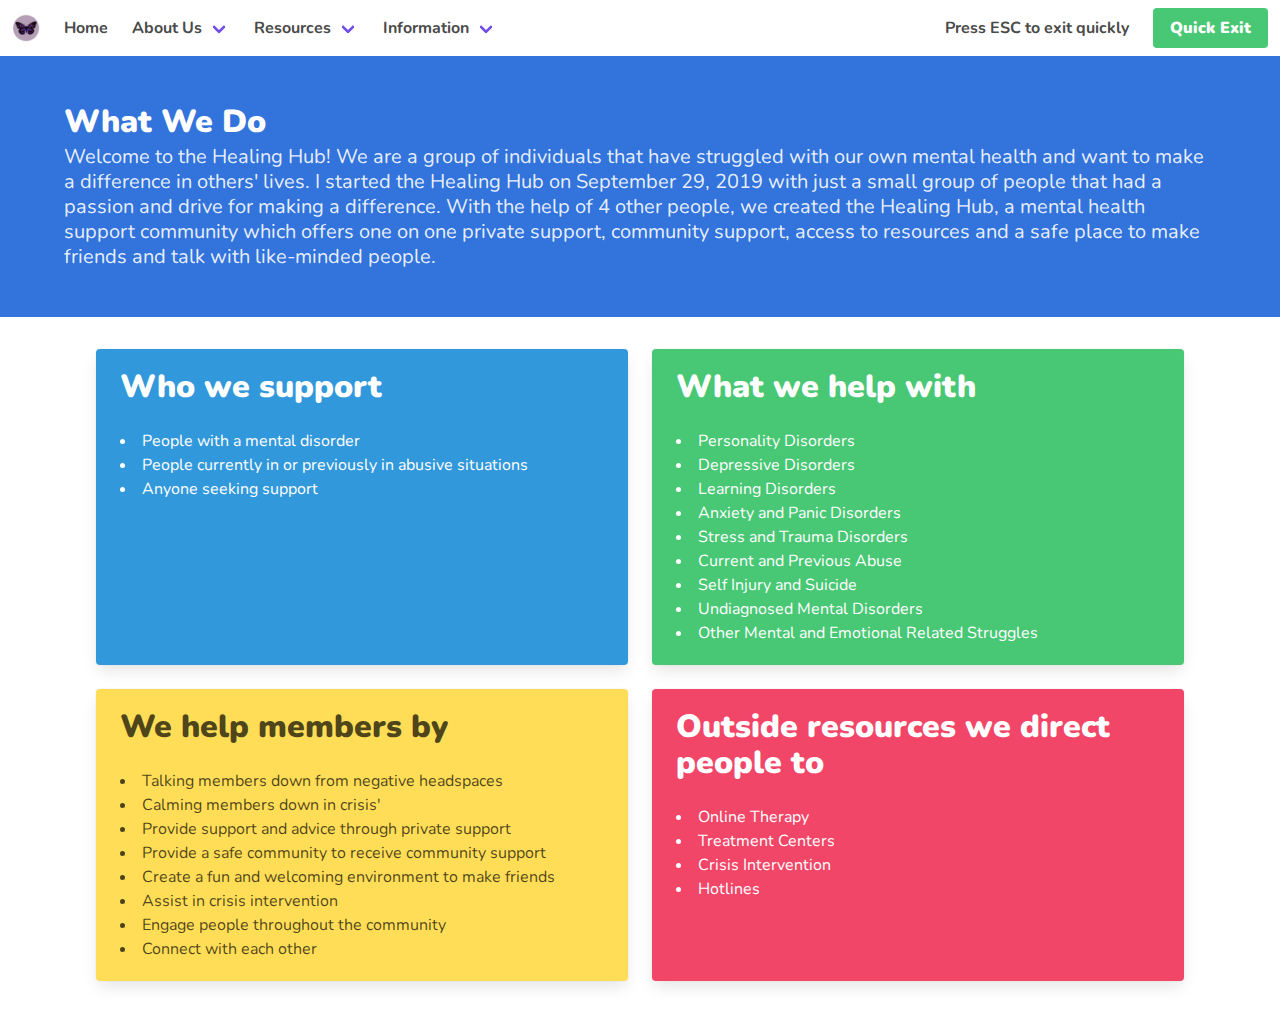
==== commit 4c25aa00: "Team page" ====
--- a/about/about.html
+++ b/about/about.html
@@ -64,7 +64,7 @@
     <!-- End Browse Happy warning -->
 
     <!-- Navbar -->
-    <div id="navbar"></div><br>
+    <div id="navbar"></div>
     <div id="default-navbarSpace" class="navbarSpace"></div>
 
     <section class="hero is-link">
@@ -82,74 +82,68 @@
         </div>
     </section>
 
-    <section class="hero">
-        <div class="hero-body">
-            <div class="container">
-                <h1 class="title">
-                    About us
-                </h1>
-                <h2 class="subtitle">
-                    <div class="content">
-                        We are a team of support volunteers who work together to provide a safe online community for people to come receive one on one support sessions, gain access to outside resources, a place to express their thoughts and feelings, get involved in the mental
-                        health community, make friends and much more!
-                        <br><br>
-                        <div class="columns is-desktop">
-                            <div class="column notification is-info">
-                                <h3 class="heading aboutInfo">Who we support</h3>
-                                <ul>
-                                    <li>People with a mental disorder</li>
-                                    <li>People currently in or previously in abusive situations</li>
-                                    <li> Anyone seeking support</li>
-                                </ul>
-                            </div>
-                            <div class="column columnHeightWorkaround columnGapWorkaround notification is-success">
-                                <h3 class="heading aboutInfo">What we help with</h3>
-                                <ul>
-                                    <li>Personality Disorders</li>
-                                    <li>Depressive Disorders</li>
-                                    <li>Learning Disorders</li>
-                                    <li>Anxiety and Panic Disorders</li>
-                                    <li>Stress and Trauma Disorders</li>
-                                    <li>Current and Previous Abuse</li>
-                                    <li>Self Injury and Suicide</li>
-                                    <li>Undiagnosed Mental Disorders</li>
-                                    <li>Other Mental and Emotional Related Struggles</li>
-                                </ul>
-                            </div>
-                        </div>
-                        <div class="columns is-desktop">
-                            <div class="column notification is-warning">
-                                <h3 class="heading aboutInfoInverse">We help members by</h3>
-                                <ul>
-                                    <li>Talking members down from negative headspaces</li>
-                                    <li>Calming members down in crisis'</li>
-                                    <li>Provide support and advice through private support</li>
-                                    <li>Provide a safe community to receive community support</li>
-                                    <li>Create a fun and welcoming environment to make friends</li>
-                                    <li>Assist in crisis intervention</li>
-                                    <li>Engage people throughout the community</li>
-                                    <li>Connect with each other</li>
-                                </ul>
-                            </div>
-                            <div class="column columnHeightWorkaround notification is-danger">
-                                <h3 class="heading aboutInfo">Outside resources we direct people to</h3>
-                                <ul>
-                                    <li>Online Therapy</li>
-                                    <li>Treatment Centers</li>
-                                    <li>Crisis Intervention</li>
-                                    <li>Hotlines</li>
-                                </ul>
-                            </div>
-                        </div>
-                    </div>
-                </h2>
+    <div class="container" style="padding: 2rem;">
+        <div class="tile is-ancestor">
+            <div class="tile is-parent">
+                <article class="tile notification is-child is-info box">
+                    <h3 class="title">Who we support</h3>
+                    <ul>
+                        <li>People with a mental disorder</li>
+                        <li>People currently in or previously in abusive situations</li>
+                        <li> Anyone seeking support</li>
+                    </ul>
+                </article>
+            </div>
+            <div class="tile is-parent">
+                <article class="tile notification is-child is-success box">
+                    <h3 class="title">What we help with</h3>
+                    <ul>
+                        <li>Personality Disorders</li>
+                        <li>Depressive Disorders</li>
+                        <li>Learning Disorders</li>
+                        <li>Anxiety and Panic Disorders</li>
+                        <li>Stress and Trauma Disorders</li>
+                        <li>Current and Previous Abuse</li>
+                        <li>Self Injury and Suicide</li>
+                        <li>Undiagnosed Mental Disorders</li>
+                        <li>Other Mental and Emotional Related Struggles</li>
+                    </ul>
+                </article>
             </div>
         </div>
-    </section>
-
+        <div class="tile is-ancestor">
+            <div class="tile is-parent">
+                <article class="tile notification is-child is-warning box">
+                    <h3 class="title">We help members by</h3>
+                    <ul>
+                        <li>Talking members down from negative headspaces</li>
+                        <li>Calming members down in crisis'</li>
+                        <li>Provide support and advice through private support</li>
+                        <li>Provide a safe community to receive community support</li>
+                        <li>Create a fun and welcoming environment to make friends</li>
+                        <li>Assist in crisis intervention</li>
+                        <li>Engage people throughout the community</li>
+                        <li>Connect with each other</li>
+                    </ul>
+                </article>
+            </div>
+            <div class="tile is-parent">
+                <article class="tile notification is-child is-danger box">
+                    <h3 class="title">Outside resources we direct people to</h3>
+                    <ul>
+                        <li>Online Therapy</li>
+                        <li>Treatment Centers</li>
+                        <li>Crisis Intervention</li>
+                        <li>Hotlines</li>
+                    </ul>
+                </article>
+            </div>
+        </div>
+    </div>
+    </div>
 
     <!-- Footer -->
-    <div id="footer"></div>
+    <div id=" footer "></div>
 
 </body>
 
--- a/css/navbar-space.css
+++ b/css/navbar-space.css
@@ -13,19 +13,22 @@
 */
 
 @media (max-width: 768px) {
-    #default-navbarSpace {
-        height: 7.5rem;
+    /* Mobile */
+    .navbarSpace {
+        height: 9.2rem;
     }
 }
 
 @media (min-width: 769px) {
-    #default-navbarSpace {
-        height: 7.5rem;
+    /* Tablet */
+    .navbarSpace {
+        height: 9.3rem;
     }
 }
 
 @media (min-width: 1024px) {
-    #default-navbarSpace {
-        height: 2rem;
+    /* Desktop */
+    .navbarSpace {
+        height: 3.5rem;
     }
 }--- a/css/about/about.css
+++ b/css/about/about.css
@@ -12,22 +12,7 @@
 
 */
 
-h3.aboutInfo {
-  color: #FFFFFF;
-}
-
-h3.aboutInfoInverse {
-  color: #363636;
-}
-
-.column {
-margin: 1.5rem;
-}
-
-.columnHeightWorkaround {
-  margin-bottom: 1.5rem;
-}
-
-.notification {
-  padding: 20px;
+li {
+    list-style: disc;
+    list-style-position: inside;
 }